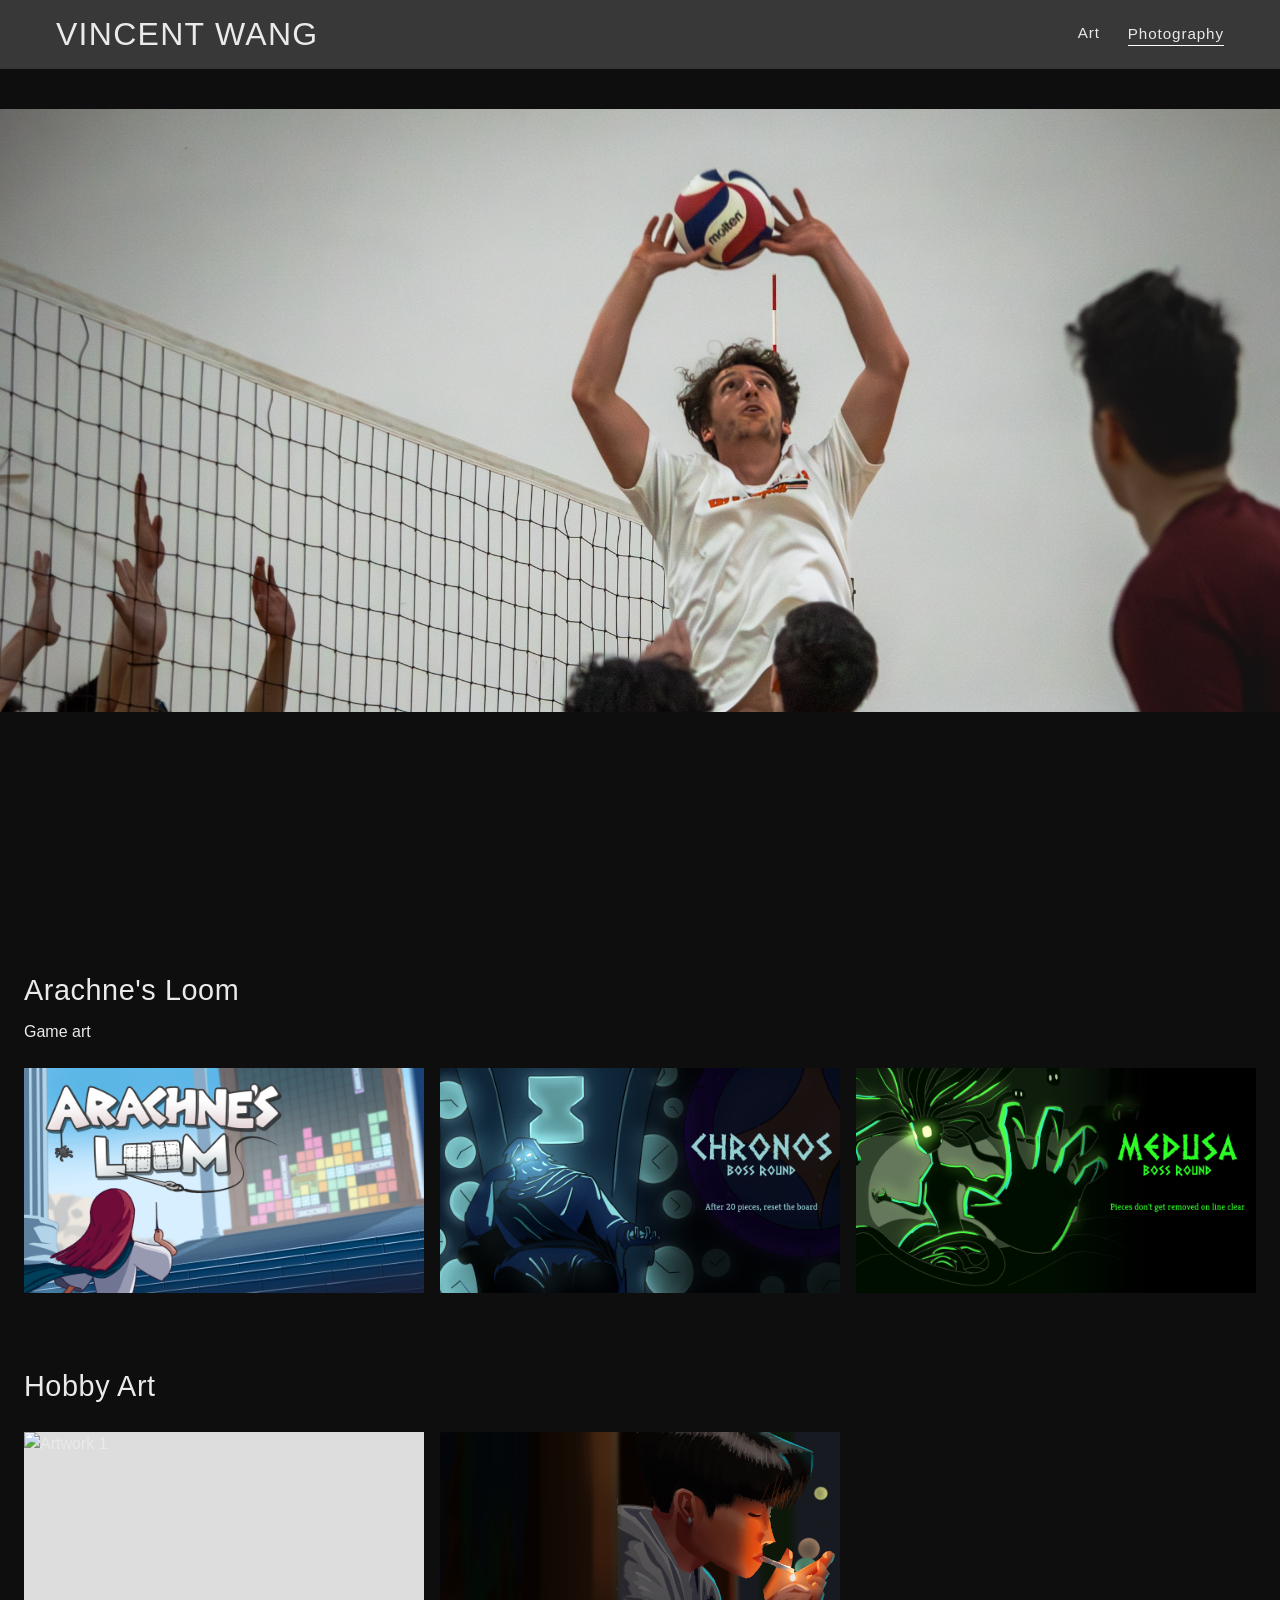
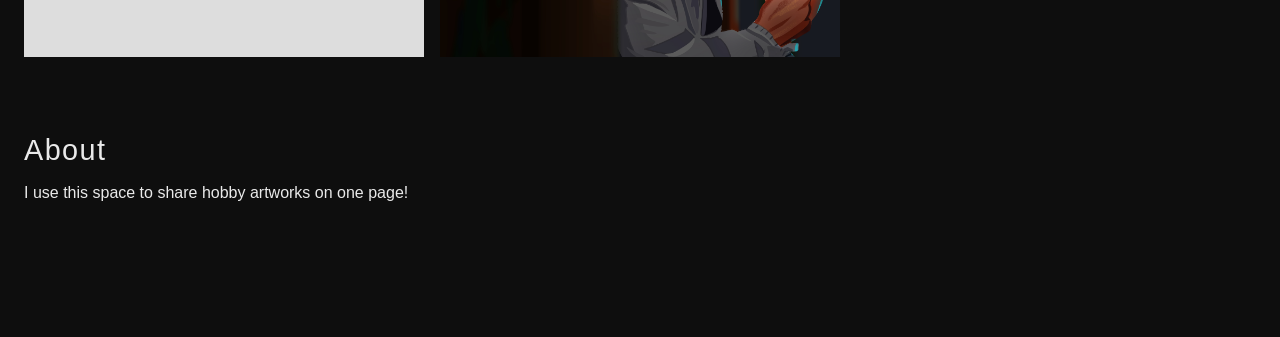
==== photo-sports.html @ 58e8346c "add update arts" ====
<!DOCTYPE html>
<html lang="en">
   <head>
      <meta charset="UTF-8" />
      <meta name="viewport" content="width=device-width, initial-scale=1.0" />
      <title>VINCENT WANG | Art & Photography</title>
      <link rel="stylesheet" href="css/art_style.css" />
   </head>
   <body>
      <header class="site-header">
        <div class="logo" style="font-weight: 400; letter-spacing: 0.04em">VINCENT WANG</div>

        <nav class="nav">
          <a href="art.html">Art</a>

          <div class="nav-item dropdown">
            <a href="photography.html" class="active">Photography</a>
            <div class="dropdown-menu">
              <a href="photo-landscape.html">Landscape</a>
              <a href="photo-urban.html">Urban</a>
              <a href="photo-sports.html">Sports</a>
              <a href="photo-portraits.html">Portraits</a>
            </div>
          </div>
        </nav>
      </header>

      <main id="home">
         <section class="hero">
            <img src="assets/sports_photo/hero.jpg" alt="Featured artwork or photography" />
         </section>
         <section id="art" class="gallery-section">
            <div class="section-head">
               <h2 style="font-weight: 400; letter-spacing: 0.02em">Arachne's Loom</h2>
               <p>Game art</p>
            </div>
            <div class="gallery">
               <div class="gallery-item landscape">
                  <img src="assets/arachnes_loom/main_capsule.png" alt="Artwork 1" data-caption="Key art for game capsule to be displayed on Steam " loading="lazy" />
               </div>
               <div class="gallery-item landscape">
                  <img src="assets/arachnes_loom/chronos.jpg" alt="Artwork 2" data-caption="Splash art for in-game boss, Chronos" loading="lazy" />
               </div>
               <div class="gallery-item landscape">
                  <img src="assets/arachnes_loom/medusa.jpg" alt="Artwork 2" data-caption="Splash art for in-game boss, Medusa" loading="lazy" />
               </div>
            </div>
         </section>
         <section id="hobby" class="gallery-section">
            <div class="section-head">
               <h2 style="font-weight: 400; letter-spacing: 0.02em">Hobby Art</h2>
            </div>
            <div class="gallery">
               <div class="gallery-item landscape">
                  <img src="assets/hobby/mirae.jpg" alt="Artwork 1" data-caption="Lighting/mood study from kdrama, Our Unwritten Seoul" loading="lazy" />
               </div>
               <div class="gallery-item landscape">
                  <img src="assets/hobby/smoker.jpg" alt="Artwork 1" data-caption="Lighting/mood study" loading="lazy" />
               </div>
            </div>
         </section>
         <section id="about" class="about">
            <h2>About</h2>
            <p>
               I use this space to share hobby artworks on one page!
            </p>
         </section>
      </main>
      <div class="lightbox" id="lightbox">
        <span class="lightbox-close" id="lightbox-close">&times;</span>

        <div class="lightbox-content">
          <img class="lightbox-image" id="lightbox-image" src="" alt="" />
          <p class="lightbox-caption" id="lightbox-caption"></p>
        </div>
      </div>
      <script>
         const lightbox = document.getElementById("lightbox");
         const lightboxImage = document.getElementById("lightbox-image");
         const closeBtn = document.getElementById("lightbox-close");
         const galleryImages = document.querySelectorAll(".gallery-item img");
         const caption = document.getElementById("lightbox-caption");
         
         galleryImages.forEach((img) => {
           img.addEventListener("click", () => {
             lightboxImage.src = img.src;
             lightboxImage.alt = img.alt;
             caption.textContent = img.dataset.caption || "";
             lightbox.classList.add("active");
           });
         });
         
         closeBtn.addEventListener("click", () => {
           lightbox.classList.remove("active");
           lightboxImage.src = "";
           caption.textContent = "";
         });
         
         lightbox.addEventListener("click", (e) => {
           if (e.target === lightbox) {
             lightbox.classList.remove("active");
             lightboxImage.src = "";
           }
         });
         
         document.addEventListener("keydown", (e) => {
           if (e.key === "Escape") {
             lightbox.classList.remove("active");
             lightboxImage.src = "";
           }
         });
      </script>
   </body>
</html>
---- css/art_style.css ----
* {
  box-sizing: border-box;
}

html {
  scroll-behavior: smooth;
}

body {
  margin: 0;
  font-family: "Helvetica Neue", Arial, sans-serif;
  background: #0e0e0e;
  color: #eaeaea;
  line-height: 1.5;
}

/* Header */
.site-header {
  position: sticky;
  top: 0;
  z-index: 100;
  background: rgba(60, 60, 60, 0.95);
  backdrop-filter: blur(8px);
  display: flex;
  justify-content: space-between;
  align-items: center;
  padding: 10px 56px;
  border-bottom: 1px solid rgba(0, 0, 0, 0.06);
}

.logo {
  font-size: 2rem;
  letter-spacing: 0.2em;
  font-weight: 300;
}

.dropdown {
  position: relative;
}

.dropdown-menu {
  position: absolute;
  top: 100%;
  right: 0;
  left: auto;
  min-width: 180px;

  background: rgba(20, 20, 20, 0.98);
  border: 1px solid rgba(255, 255, 255, 0.08);

  display: flex;
  flex-direction: column;
  padding: 10px 0;
  margin-top: 8px;

  opacity: 0;
  visibility: hidden;
  transform: translateY(6px);

  transition: all 0.2s ease;
  z-index: 200;
}

.dropdown-menu a {
  padding: 10px 16px;
  color: #eaeaea;
  white-space: nowrap;
}

.dropdown-menu a:hover {
  background: rgba(255, 255, 255, 0.06);
  opacity: 1; /* override your global hover fade */
}

.dropdown:hover .dropdown-menu {
  opacity: 1;
  visibility: visible;
  transform: translateY(0);
}

.dropdown::after {
  content: "";
  position: absolute;
  top: 100%;
  left: 0;
  width: 100%;
  height: 12px;
}

.nav {
  display: flex;
  gap: 28px;
  flex-wrap: wrap;
}

.nav a {
  text-decoration: none;
  color: #eaeaea;
  font-size: 0.95rem;
  letter-spacing: 0.06em;
  transition: opacity 0.2s ease;
}

.nav a:hover {
  opacity: 0.8;
}

.nav a.active {
  color: #eaeaea;
  position: relative;
}

.nav a.active::after {
  content: "";
  position: absolute;
  left: 0;
  bottom: -4px;
  width: 100%;
  height: 1px;
  background: #fff;
}

/* Hero */
.hero {
  padding-top: 40px;
  position: relative;
  width: 100%;
  margin: 0;
  overflow: hidden;
  height: 100vh;
}

.hero img {
  width: 100%;
  height: auto;
  object-fit: contain;
}

.hero-overlay {
  position: absolute;
  left: 60px;
  bottom: 60px;
  background: rgba(255, 255, 255, 0.85);
  padding: 24px;
}

.hero-overlay h1 {
  margin: 0 0 8px;
  font-size: clamp(1.8rem, 4vw, 3.4rem);
  font-weight: 400;
  letter-spacing: 0.04em;
}

.hero-overlay p {
  margin: 0;
  font-size: 1rem;
  color: #eaeaea;
}

/* Sections */
.gallery-section,
.about {
  width: min(1400px, calc(100% - 48px));
  margin: 0 auto 72px;
}

.alt-bg {
  background: #e9e9e9;
  padding: 40px 24px;
}

.section-head {
  margin-bottom: 24px;
}

.section-head h2,
.about h2 {
  margin: 0 0 8px;
  font-size: 1.8rem;
  font-weight: 400;
  letter-spacing: 0.05em;
}

.section-head p,
.about p {
  margin: 0;
  color: #eaeaea;
  max-width: 700px;
}

/* Generic gallery item */
.gallery-item {
  display: block;
  overflow: hidden;
  background: #ddd;
  text-decoration: none;
}

.gallery-item img {
  display: block;
  width: 100%;
  height: 100%;
  transition: transform 0.35s ease, opacity 0.35s ease;
  cursor: pointer;
}

.gallery-item:hover img {
  transform: scale(1.02);
  opacity: 0.95;
}

/* Art gallery - more editorial layout */
.gallery {
  display: grid;
  grid-template-columns: repeat(3, 1fr);
  gap: 16px;
}

.gallery-item {
  width: 100%;
}

.gallery-item img {
  width: 100%;
  height: auto;   /* IMPORTANT */
  display: block;
}

.gallery-item {
  aspect-ratio: 16 / 9; /* good for your 3840x2160 images */
  overflow: hidden;
}

.gallery-item img {
  width: 100%;
  height: 100%;
  object-fit: cover;
}

/* Photography grid */
.standard-grid {
  display: grid;
  grid-template-columns: repeat(2, 1fr);
  gap: 16px;
}

.standard-grid .gallery-item {
  aspect-ratio: 16 / 10;
}

.standard-grid .gallery-item img {
  object-fit: cover;
}

/* About */
.about {
  padding-bottom: 60px;
}

/* Responsive */
@media (max-width: 900px) {
  .site-header {
    padding: 10px 32px;
    flex-direction: column;
    align-items: flex-start;
    gap: 14px;
  }

  .logo {
    font-size: 1.5rem;
  }

  .hero-overlay {
    left: 20px;
    right: 20px;
    bottom: 20px;
    max-width: unset;
  }

  .gallery {
    grid-template-columns: repeat(2, 1fr);
  }

  .standard-grid {
    grid-template-columns: 1fr;
  }
}

@media (max-width: 600px) {
  .hero img {
    height: 55vh;
  }

  .gallery-section,
  .about,
  .hero {
    width: calc(100% - 24px);
  }

  .gallery {
    grid-template-columns: 1fr;
  }
}

.lightbox {
  position: fixed;
  inset: 0;
  background: rgba(0, 0, 0, 0.82);
  display: flex;
  align-items: center;
  justify-content: center;
  padding: 2rem;
  opacity: 0;
  visibility: hidden;
  transition: opacity 0.25s ease, visibility 0.25s ease;
  z-index: 9999;
}

.lightbox-content {
  display: flex;
  flex-direction: column;
  align-items: center;
  gap: 28px;
}

.lightbox.active .lightbox-content {
  transform: translateY(0);
  opacity: 1;
}

.lightbox-image {
  max-width: 100%;
  max-height: 70vh;
  object-fit: contain;
}

.lightbox-caption {
  margin: 16px auto 0; 
  margin-bottom: 16px;
  color: #eee;
  font-size: 1.2rem;
  font-weight: 400;
  text-align: center;
  max-width: 700px;
  line-height: 1.5;
}

.lightbox.active {
  opacity: 1;
  visibility: visible;
}

.lightbox-image {
  max-width: 85%;
  max-height: 75vh;
  object-fit: contain;
}

.lightbox-close {
  position: absolute;
  top: 1.2rem;
  right: 1.5rem;
  font-size: 2.5rem;
  line-height: 1;
  color: white;
  cursor: pointer;
  user-select: none;
}
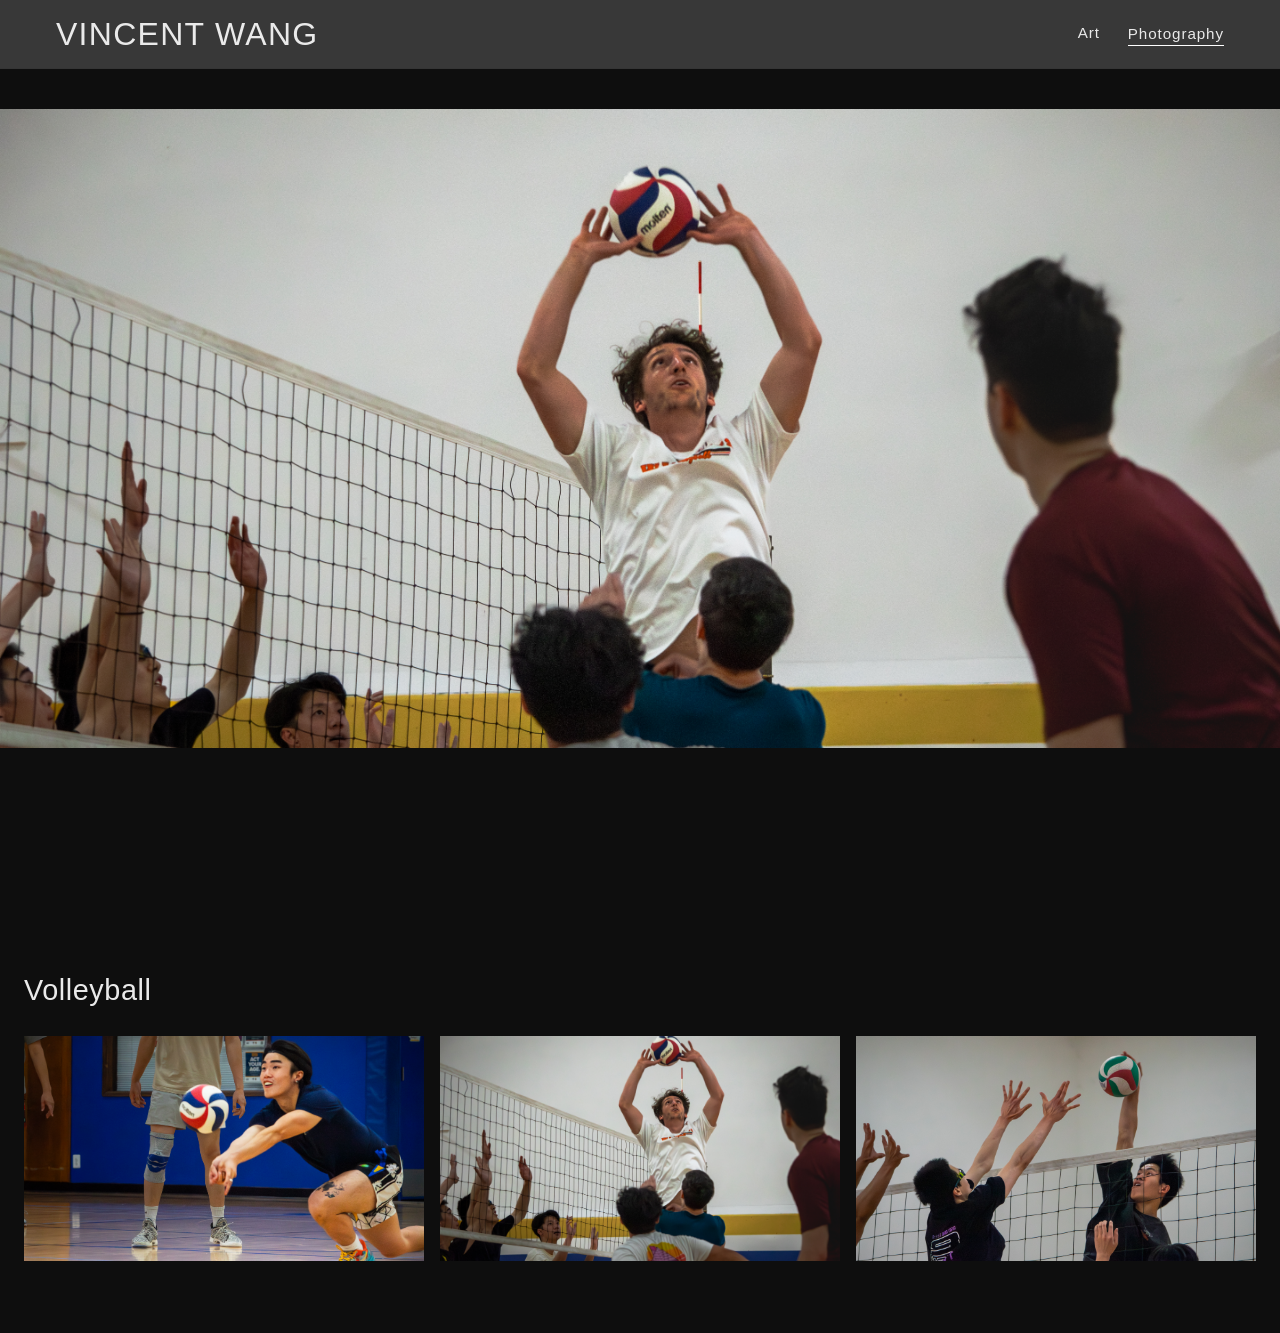
==== commit 3f78b4b5: "add some photos" ====
--- a/photo-sports.html
+++ b/photo-sports.html
@@ -16,10 +16,8 @@
           <div class="nav-item dropdown">
             <a href="photography.html" class="active">Photography</a>
             <div class="dropdown-menu">
-              <a href="photo-landscape.html">Landscape</a>
-              <a href="photo-urban.html">Urban</a>
+              <a href="photography.html">General</a>
               <a href="photo-sports.html">Sports</a>
-              <a href="photo-portraits.html">Portraits</a>
             </div>
           </div>
         </nav>
@@ -31,39 +29,19 @@
          </section>
          <section id="art" class="gallery-section">
             <div class="section-head">
-               <h2 style="font-weight: 400; letter-spacing: 0.02em">Arachne's Loom</h2>
-               <p>Game art</p>
+               <h2 style="font-weight: 400; letter-spacing: 0.02em">Volleyball</h2>
             </div>
             <div class="gallery">
                <div class="gallery-item landscape">
-                  <img src="assets/arachnes_loom/main_capsule.png" alt="Artwork 1" data-caption="Key art for game capsule to be displayed on Steam " loading="lazy" />
+                  <img src="assets/sports_photo/passer.jpg"loading="lazy" />
                </div>
                <div class="gallery-item landscape">
-                  <img src="assets/arachnes_loom/chronos.jpg" alt="Artwork 2" data-caption="Splash art for in-game boss, Chronos" loading="lazy" />
+                  <img src="assets/sports_photo/setter.jpg"loading="lazy" />
                </div>
                <div class="gallery-item landscape">
-                  <img src="assets/arachnes_loom/medusa.jpg" alt="Artwork 2" data-caption="Splash art for in-game boss, Medusa" loading="lazy" />
+                  <img src="assets/sports_photo/middle-spike.jpg"loading="lazy" />
                </div>
             </div>
-         </section>
-         <section id="hobby" class="gallery-section">
-            <div class="section-head">
-               <h2 style="font-weight: 400; letter-spacing: 0.02em">Hobby Art</h2>
-            </div>
-            <div class="gallery">
-               <div class="gallery-item landscape">
-                  <img src="assets/hobby/mirae.jpg" alt="Artwork 1" data-caption="Lighting/mood study from kdrama, Our Unwritten Seoul" loading="lazy" />
-               </div>
-               <div class="gallery-item landscape">
-                  <img src="assets/hobby/smoker.jpg" alt="Artwork 1" data-caption="Lighting/mood study" loading="lazy" />
-               </div>
-            </div>
-         </section>
-         <section id="about" class="about">
-            <h2>About</h2>
-            <p>
-               I use this space to share hobby artworks on one page!
-            </p>
          </section>
       </main>
       <div class="lightbox" id="lightbox">
--- a/css/art_style.css
+++ b/css/art_style.css
@@ -202,6 +202,14 @@
   height: 100%;
   transition: transform 0.35s ease, opacity 0.35s ease;
   cursor: pointer;
+}
+
+.gallery-item.top img {
+  object-position: top;
+}
+
+.gallery-item.bottom img {
+  object-position: bottom;
 }
 
 .gallery-item:hover img {
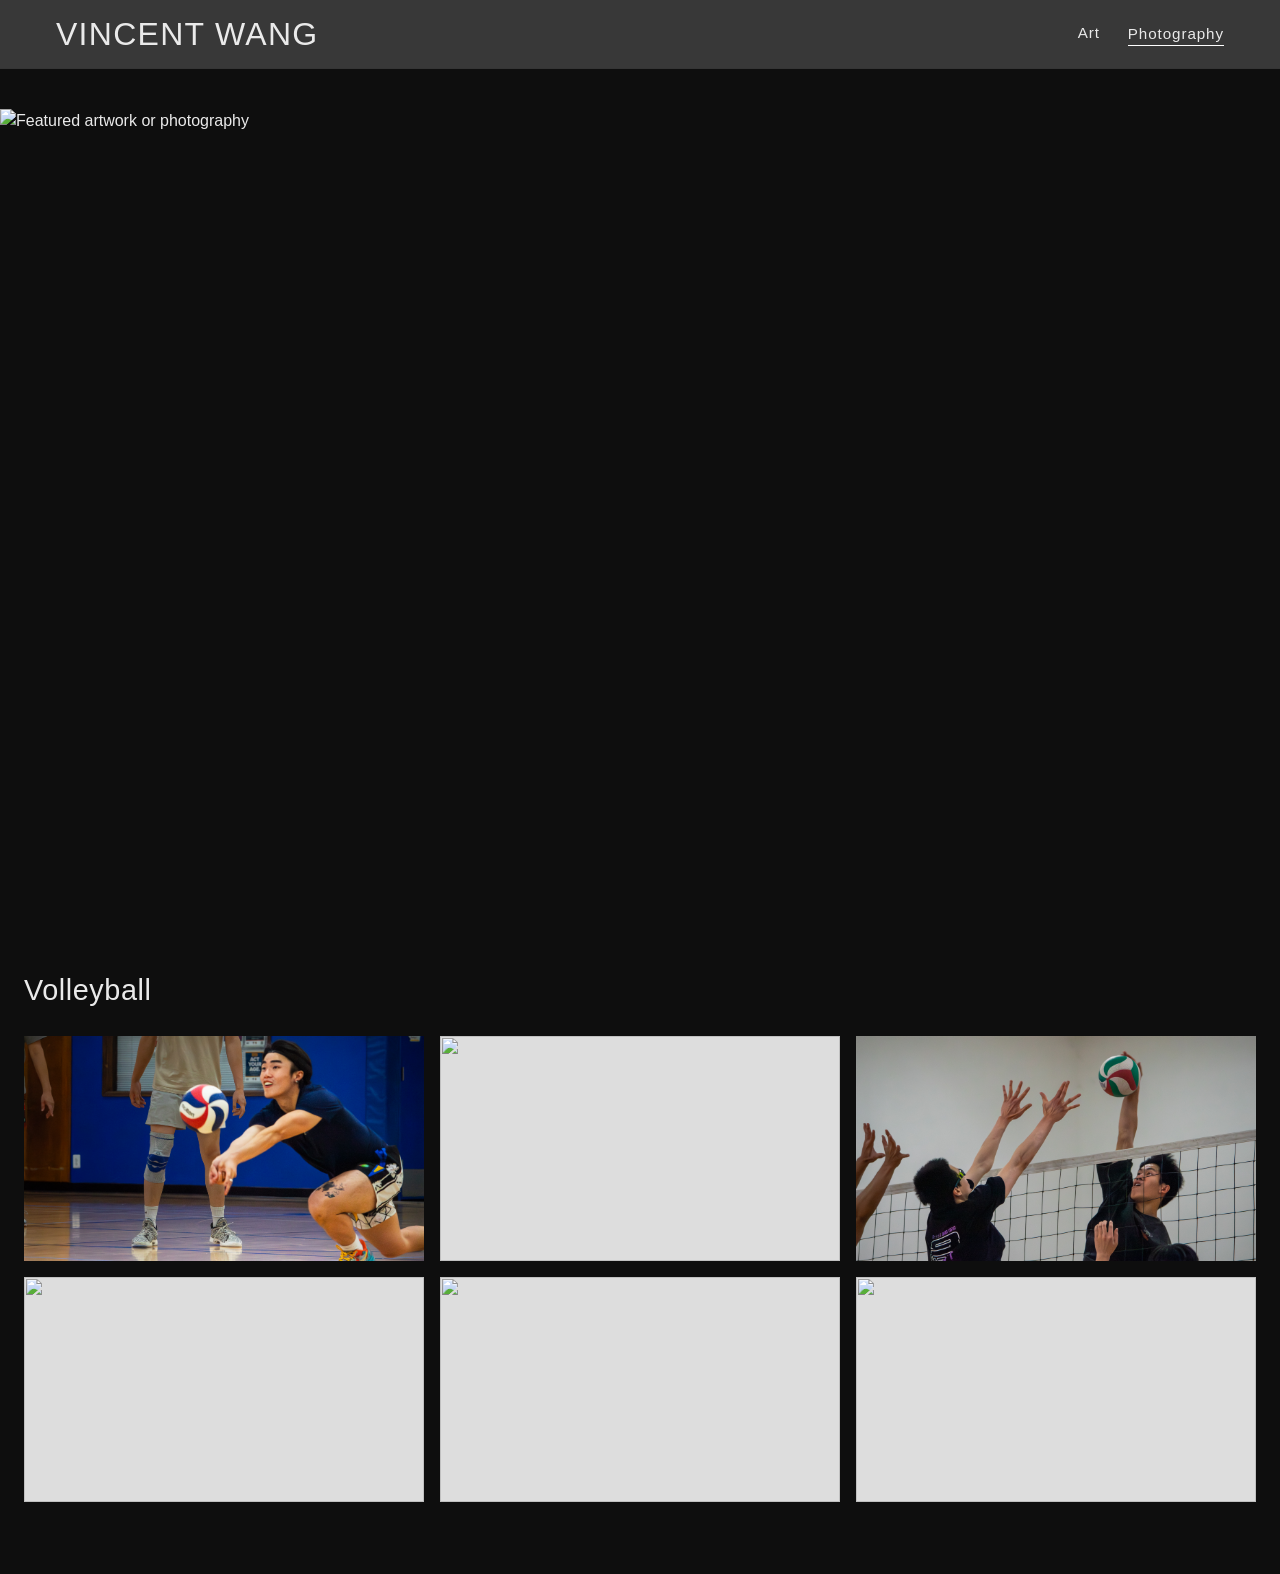
==== commit 76bc191b: "update website" ====
--- a/photo-sports.html
+++ b/photo-sports.html
@@ -25,7 +25,7 @@
 
       <main id="home">
          <section class="hero">
-            <img src="assets/sports_photo/hero.jpg" alt="Featured artwork or photography" />
+            <img src="assets/sports_photo/herov2.jpg" alt="Featured artwork or photography" />
          </section>
          <section id="art" class="gallery-section">
             <div class="section-head">
@@ -36,10 +36,19 @@
                   <img src="assets/sports_photo/passer.jpg"loading="lazy" />
                </div>
                <div class="gallery-item landscape">
-                  <img src="assets/sports_photo/setter.jpg"loading="lazy" />
+                  <img src="assets/sports_photo/setterv2.jpg"loading="lazy" />
                </div>
                <div class="gallery-item landscape">
                   <img src="assets/sports_photo/middle-spike.jpg"loading="lazy" />
+               </div>
+               <div class="gallery-item landscape">
+                  <img src="assets/sports_photo/hitter1.jpg"loading="lazy" />
+               </div>
+               <div class="gallery-item landscape">
+                  <img src="assets/sports_photo/hitter2.jpg"loading="lazy" />
+               </div>
+               <div class="gallery-item landscape">
+                  <img src="assets/sports_photo/hitter3.jpg"loading="lazy" />
                </div>
             </div>
          </section>
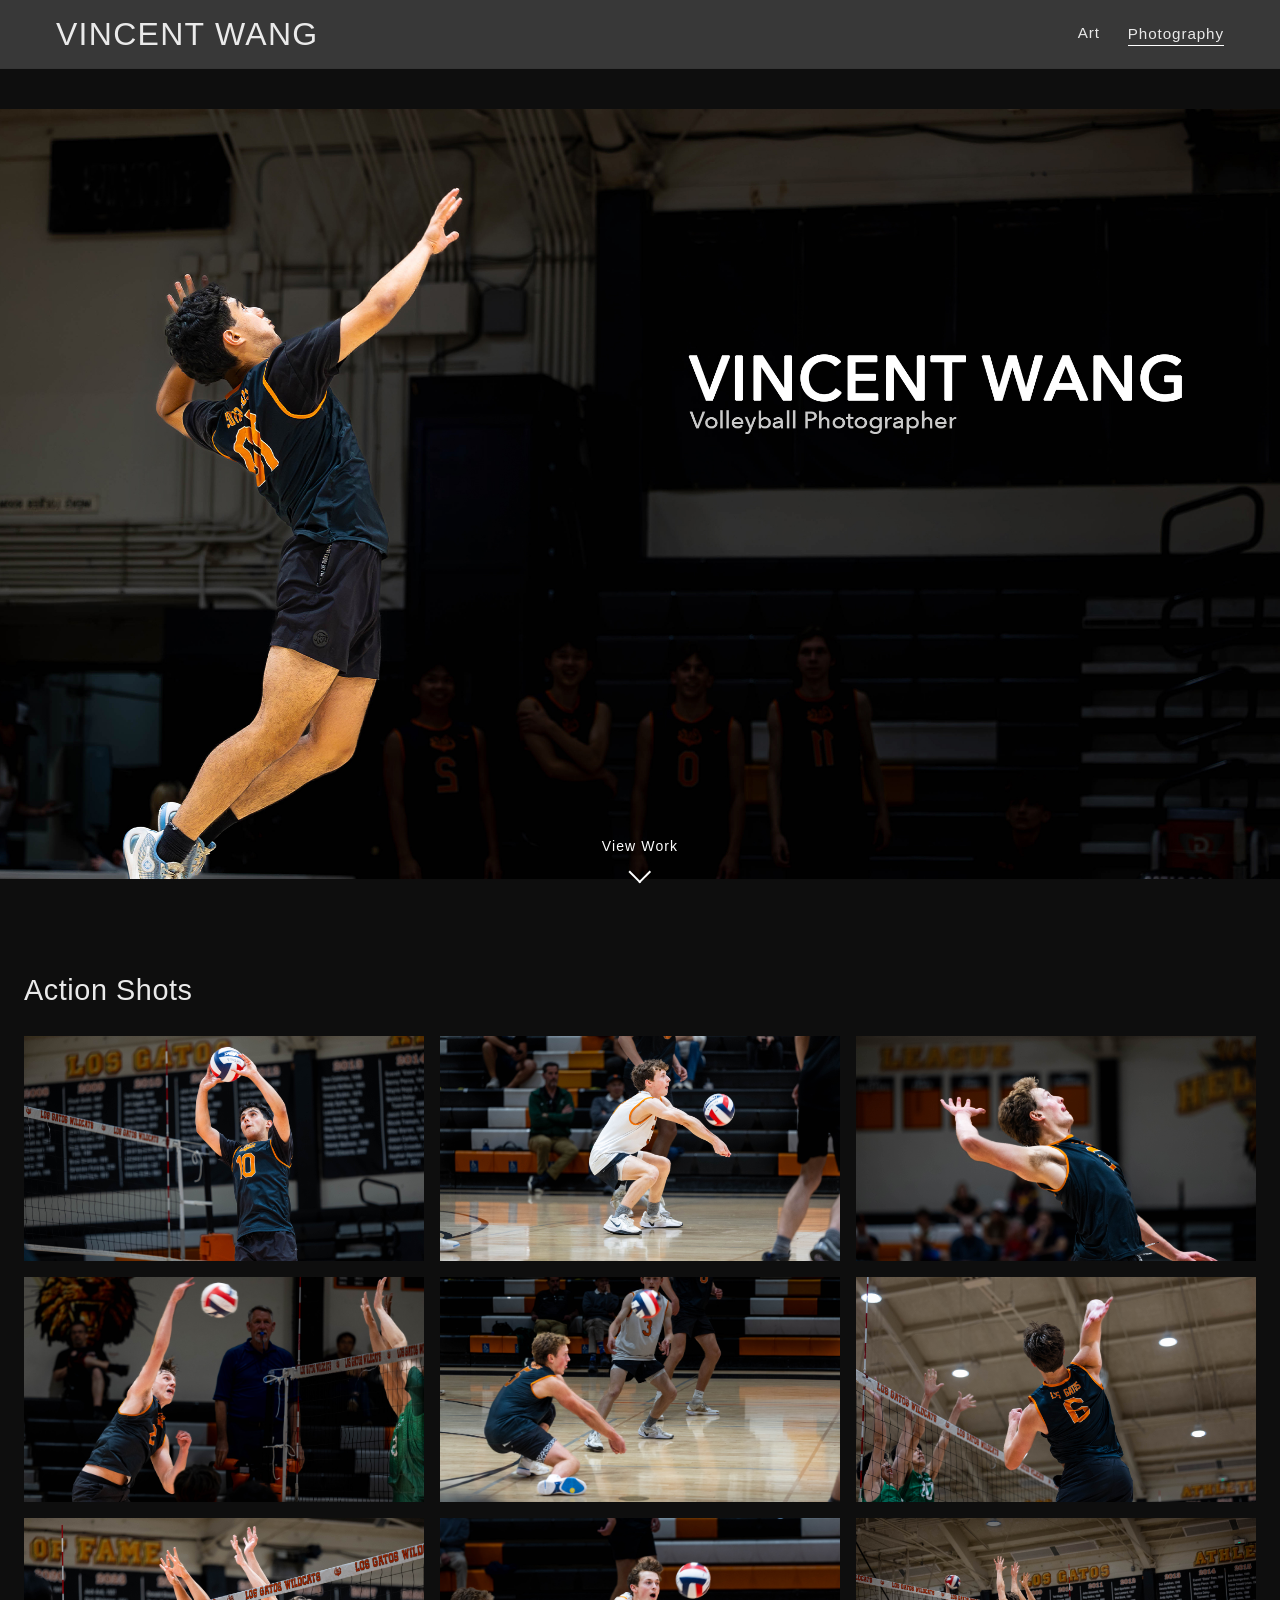
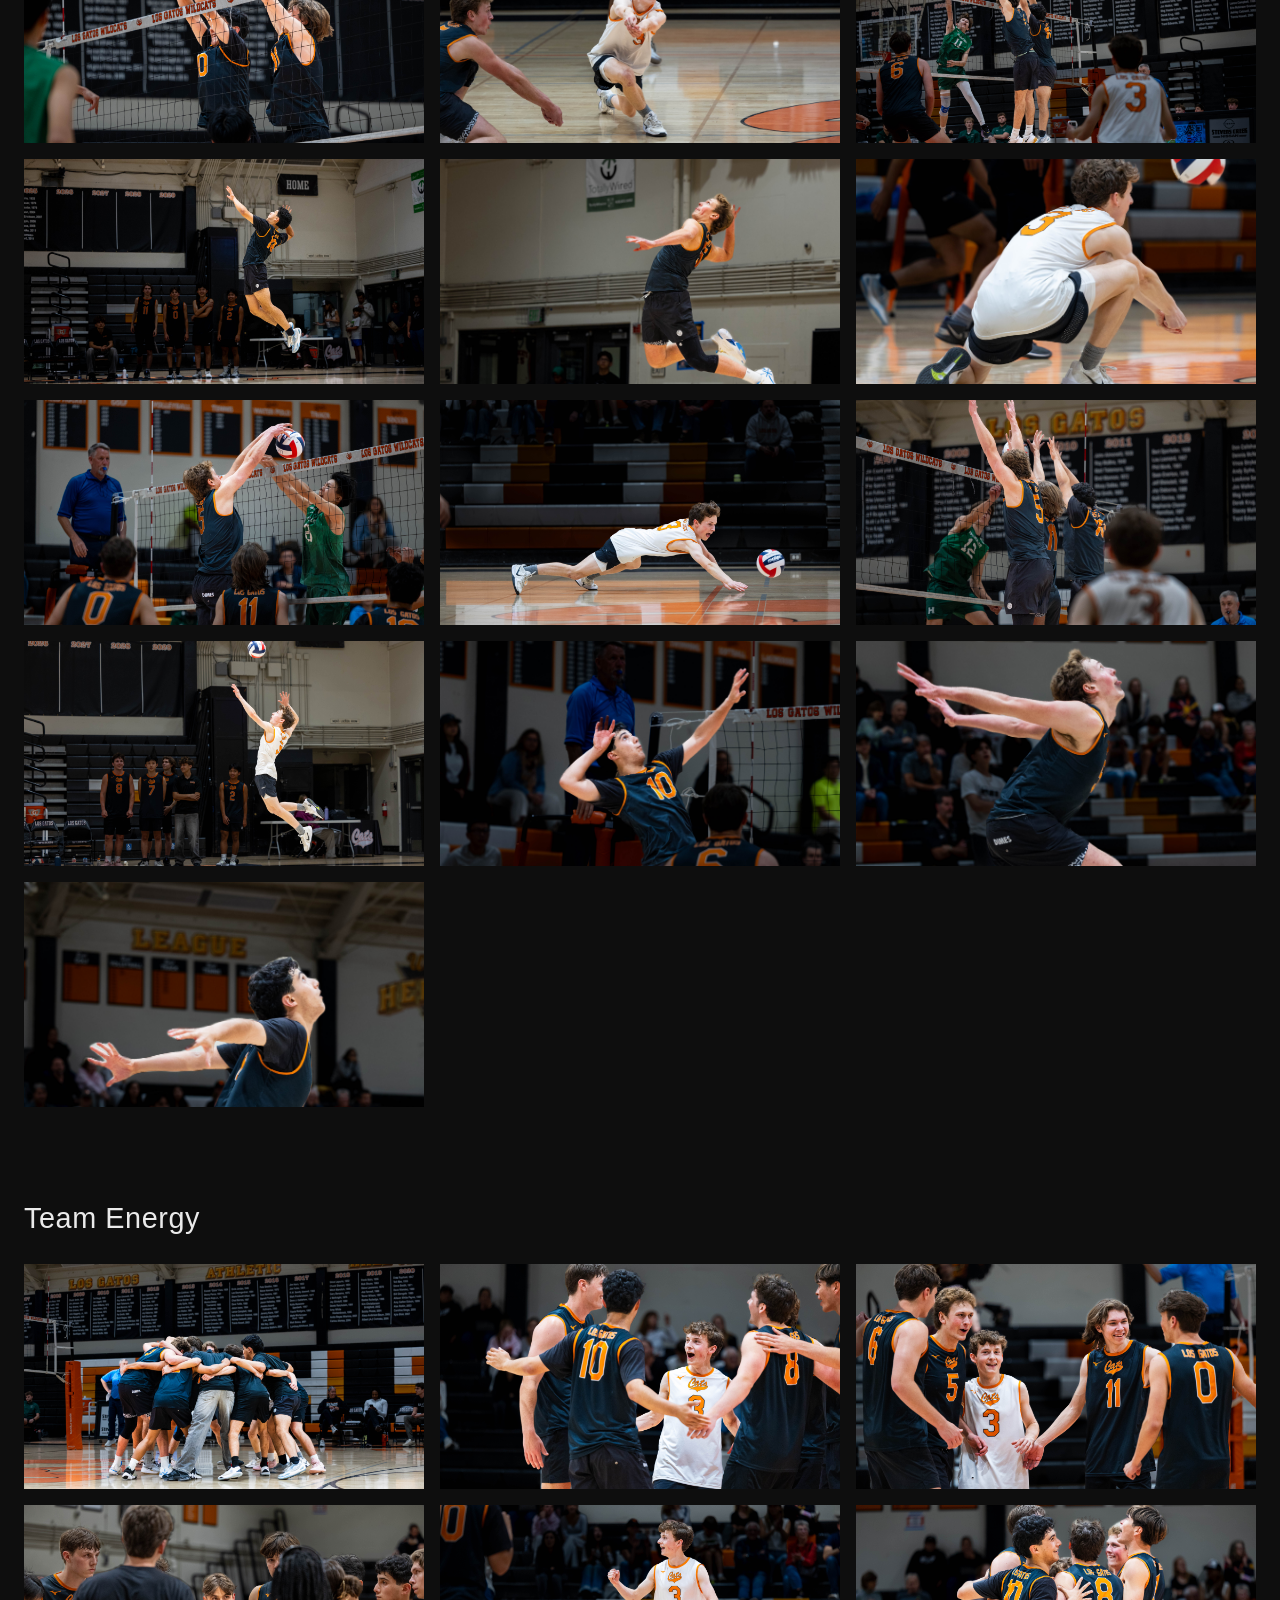
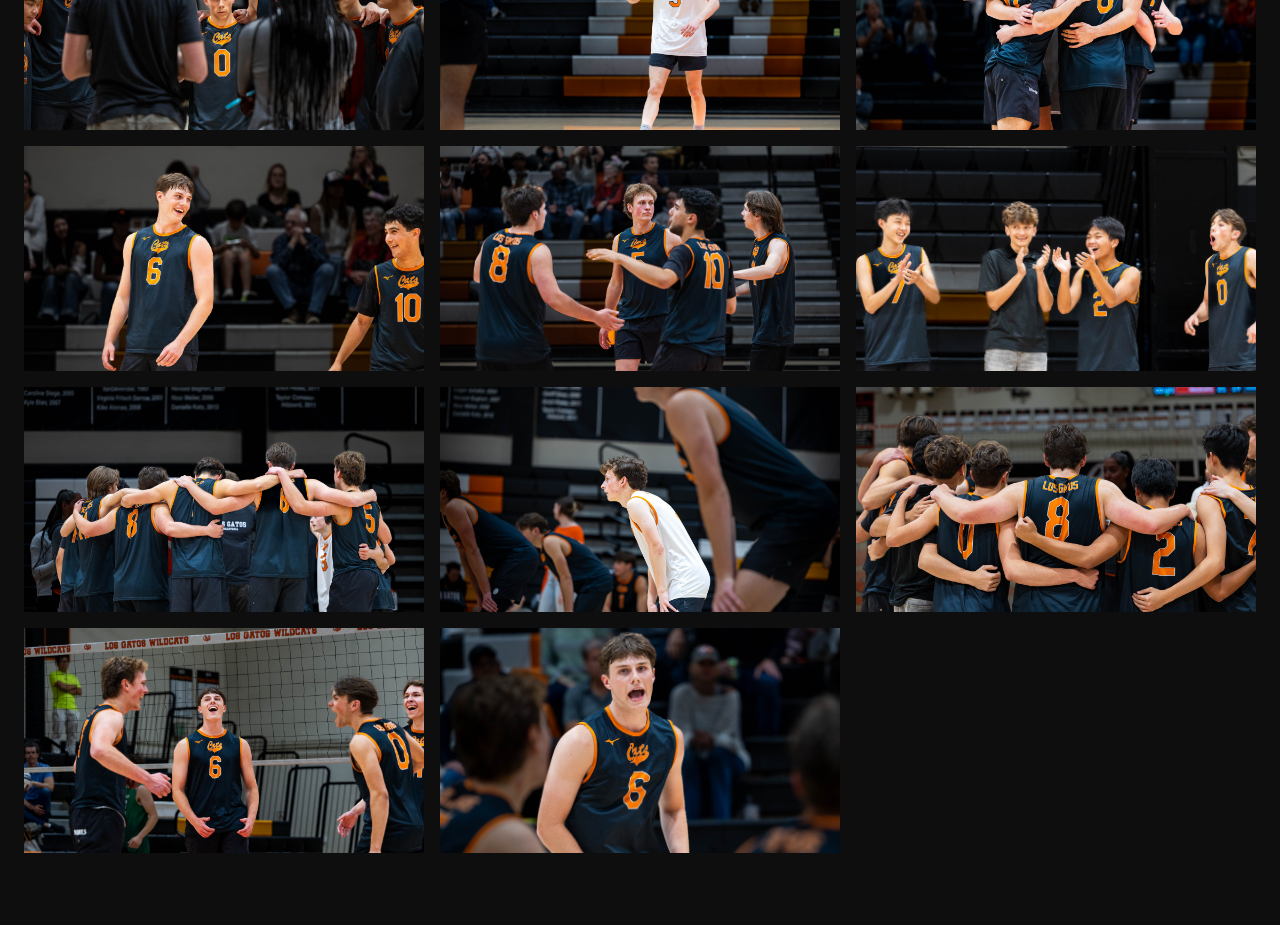
==== commit c82cc79e: "volleyball pics" ====
--- a/photo-sports.html
+++ b/photo-sports.html
@@ -25,31 +25,154 @@
 
       <main id="home">
          <section class="hero">
-            <img src="assets/sports_photo/herov2.jpg" alt="Featured artwork or photography" />
+            <img src="assets/volleyball/hero.jpg" alt="Featured artwork or photography" />
          </section>
+         <div class="scroll-indicator">
+          <a href="#art">
+            <span>View Work</span>
+            <div class="arrow"></div>
+          </a>
+        </div>
          <section id="art" class="gallery-section">
             <div class="section-head">
-               <h2 style="font-weight: 400; letter-spacing: 0.02em">Volleyball</h2>
+               <h2 style="font-weight: 400; letter-spacing: 0.02em">Action Shots</h2>
             </div>
             <div class="gallery">
-               <div class="gallery-item landscape">
-                  <img src="assets/sports_photo/passer.jpg"loading="lazy" />
-               </div>
-               <div class="gallery-item landscape">
-                  <img src="assets/sports_photo/setterv2.jpg"loading="lazy" />
-               </div>
-               <div class="gallery-item landscape">
-                  <img src="assets/sports_photo/middle-spike.jpg"loading="lazy" />
-               </div>
-               <div class="gallery-item landscape">
-                  <img src="assets/sports_photo/hitter1.jpg"loading="lazy" />
-               </div>
-               <div class="gallery-item landscape">
-                  <img src="assets/sports_photo/hitter2.jpg"loading="lazy" />
-               </div>
-               <div class="gallery-item landscape">
-                  <img src="assets/sports_photo/hitter3.jpg"loading="lazy" />
-               </div>
+              <div class="gallery-item landscape">
+                <img src="assets/volleyball/losgatosvball-apr16-35.jpg" loading="lazy" />
+              </div>
+
+              <div class="gallery-item landscape">
+                <img src="assets/volleyball/losgatosvball-apr16-14.jpg" loading="lazy"/>
+              </div>
+
+              <div class="gallery-item landscape">
+                <img src="assets/volleyball/losgatosvball-apr16-25.jpg" loading="lazy" />
+              </div>
+
+              <div class="gallery-item landscape">
+                <img src="assets/volleyball/losgatosvball-apr16-47.jpg" loading="lazy" style="object-position: center 10%;"/>
+              </div>
+
+              <div class="gallery-item landscape">
+                <img src="assets/volleyball/losgatosvball-apr16-46.jpg" loading="lazy" style="object-position: center 80%;" />
+              </div>
+
+              <div class="gallery-item landscape">
+                <img src="assets/volleyball/losgatosvball-apr16-6.jpg" loading="lazy" />
+              </div>
+
+              <div class="gallery-item landscape">
+                <img src="assets/volleyball/losgatosvball-apr16-7.jpg" loading="lazy" />
+              </div>
+
+              <div class="gallery-item landscape">
+                <img src="assets/volleyball/losgatosvball-apr16-45.jpg" loading="lazy" />
+              </div>
+
+              <div class="gallery-item landscape">
+                <img src="assets/volleyball/losgatosvball-apr16-3.jpg" loading="lazy" />
+              </div>
+
+              <div class="gallery-item landscape">
+                <img src="assets/volleyball/losgatosvball-apr16-4.jpg" loading="lazy" />
+              </div>
+
+              <div class="gallery-item landscape">
+                <img src="assets/volleyball/losgatosvball-apr16-5.jpg" loading="lazy" style="object-position: center 20%;" />
+              </div>
+
+              <div class="gallery-item landscape">
+                <img src="assets/volleyball/losgatosvball-apr16-36.jpg" loading="lazy" style="object-position: center 70%;" />
+              </div>
+
+              <div class="gallery-item landscape">
+                <img src="assets/volleyball/losgatosvball-apr16-8.jpg" loading="lazy" />
+              </div>
+
+              <div class="gallery-item landscape">
+                <img src="assets/volleyball/losgatosvball-apr16-21.jpg" loading="lazy" />
+              </div>
+
+              <div class="gallery-item landscape">
+                <img src="assets/volleyball/losgatosvball-apr16-32.jpg" loading="lazy" />
+              </div>
+
+              <div class="gallery-item landscape">
+                <img src="assets/volleyball/losgatosvball-apr16-34.jpg" loading="lazy" />
+              </div>
+
+              <div class="gallery-item landscape">
+                <img src="assets/volleyball/losgatosvball-apr16-37.jpg" loading="lazy" style="object-position: center 40%;" />
+              </div>
+
+              <div class="gallery-item landscape">
+                <img src="assets/volleyball/losgatosvball-apr16-40.jpg" loading="lazy" />
+              </div>
+
+              <div class="gallery-item landscape">
+                <img src="assets/volleyball/losgatosvball-apr16-43.jpg" loading="lazy" style="object-position: center 20%;" />
+              </div>
+            </div>
+            <div class="section-head">
+               <h2 style="font-weight: 400; letter-spacing: 0.02em; padding-top: 10vh;">Team Energy</h2>
+            </div>
+            <div class="gallery">
+              <div class="gallery-item landscape">
+                <img src="assets/volleyball/losgatosvball-apr16-1.jpg" loading="lazy" />
+              </div>
+
+              <div class="gallery-item landscape">
+                <img src="assets/volleyball/losgatosvball-apr16-18.jpg" loading="lazy" />
+              </div>
+
+              <div class="gallery-item landscape">
+                <img src="assets/volleyball/losgatosvball-apr16-9.jpg" loading="lazy" />
+              </div>
+
+              <div class="gallery-item landscape">
+                <img src="assets/volleyball/losgatosvball-apr16-12.jpg" loading="lazy" />
+              </div>
+
+              <div class="gallery-item landscape">
+                <img src="assets/volleyball/losgatosvball-apr16-15.jpg" loading="lazy" />
+              </div>
+
+              <div class="gallery-item landscape">
+                <img src="assets/volleyball/losgatosvball-apr16-16.jpg" loading="lazy" />
+              </div>
+
+              <div class="gallery-item landscape">
+                <img src="assets/volleyball/losgatosvball-apr16-23.jpg" loading="lazy" />
+              </div>
+
+              <div class="gallery-item landscape">
+                <img src="assets/volleyball/losgatosvball-apr16-24.jpg" loading="lazy" />
+              </div>
+
+              <div class="gallery-item landscape">
+                <img src="assets/volleyball/losgatosvball-apr16-30.jpg" loading="lazy" />
+              </div>
+
+              <div class="gallery-item landscape">
+                <img src="assets/volleyball/losgatosvball-apr16-31.jpg" loading="lazy" />
+              </div>
+
+              <div class="gallery-item landscape">
+                <img src="assets/volleyball/losgatosvball-apr16-33.jpg" loading="lazy" />
+              </div>
+
+              <div class="gallery-item landscape">
+                <img src="assets/volleyball/losgatosvball-apr16-38.jpg" loading="lazy" />
+              </div>
+
+              <div class="gallery-item landscape">
+                <img src="assets/volleyball/losgatosvball-apr16-39.jpg" loading="lazy" />
+              </div>
+
+              <div class="gallery-item landscape">
+                <img src="assets/volleyball/losgatosvball-apr16-44.jpg" loading="lazy" />
+              </div>
             </div>
          </section>
       </main>
--- a/css/art_style.css
+++ b/css/art_style.css
@@ -127,7 +127,7 @@
   width: 100%;
   margin: 0;
   overflow: hidden;
-  height: 100vh;
+  height: 90vh;
 }
 
 .hero img {
@@ -157,8 +157,44 @@
   color: #eaeaea;
 }
 
+.scroll-indicator {
+  position: absolute;
+  bottom: 20px;
+  left: 50%;
+  transform: translateX(-50%);
+  text-align: center;
+}
+
+.scroll-indicator a {
+  text-decoration: none;
+  color: white;
+  font-size: 14px;
+  letter-spacing: 0.08em;
+}
+
+.arrow {
+  margin: 6px auto 0;
+  width: 16px;
+  height: 16px;
+  border-left: 2px solid white;
+  border-bottom: 2px solid white;
+  transform: rotate(-45deg);
+  animation: bounce 1.5s infinite;
+}
+
+@keyframes bounce {
+  0%, 100% { transform: translateY(0) rotate(-45deg); }
+  50% { transform: translateY(6px) rotate(-45deg); }
+}
+
 /* Sections */
-.gallery-section,
+.gallery-section {
+  min-height: 100vh;
+  padding-top: 10vh;
+  width: min(1400px, calc(100% - 48px));
+  margin: 0 auto 72px;
+}
+
 .about {
   width: min(1400px, calc(100% - 48px));
   margin: 0 auto 72px;
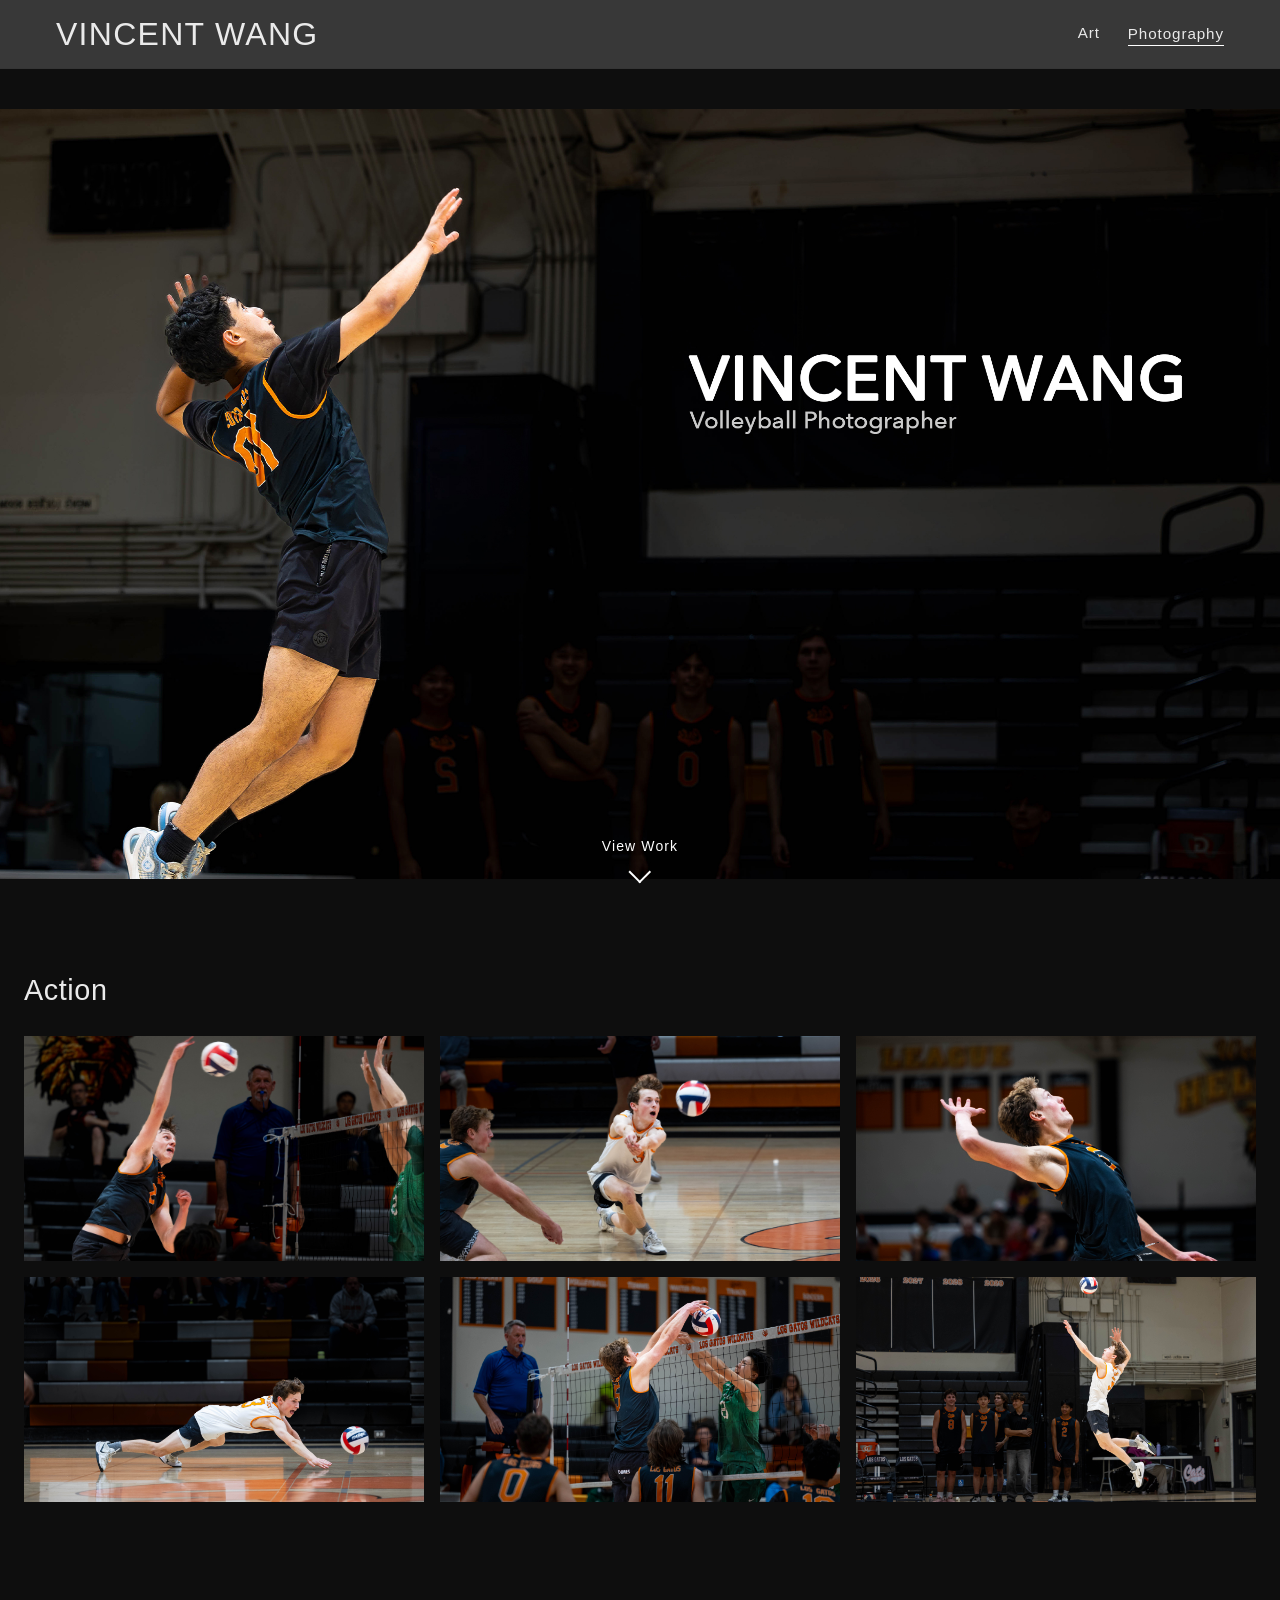
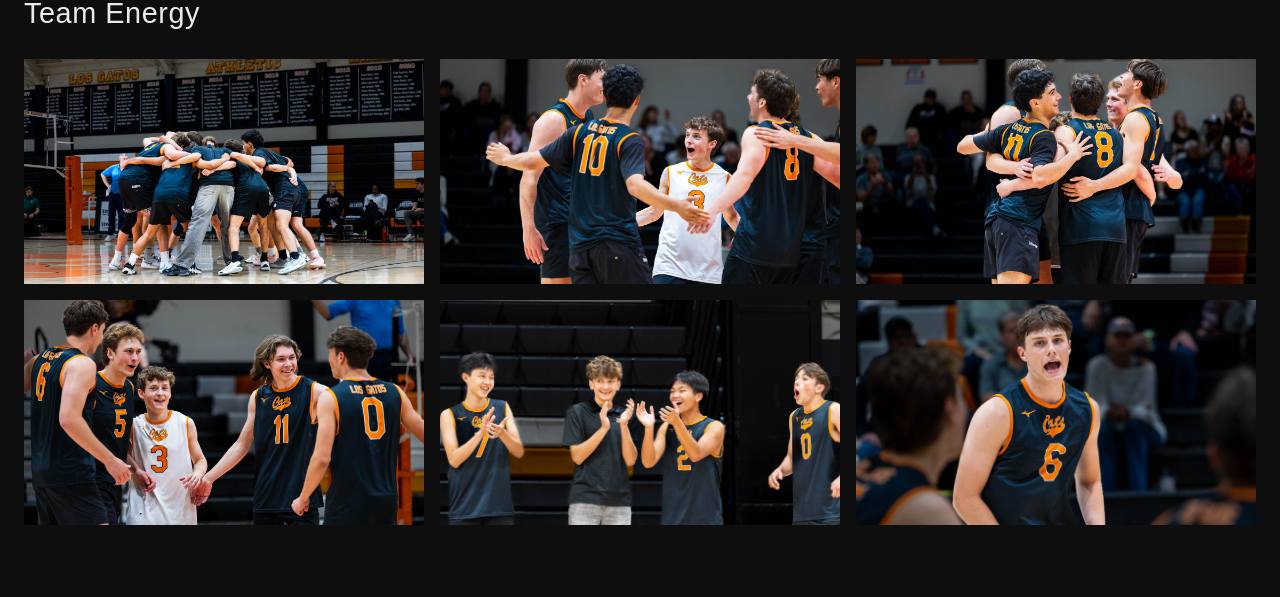
==== commit d2f2f278: "update volleyball page" ====
--- a/photo-sports.html
+++ b/photo-sports.html
@@ -28,22 +28,22 @@
             <img src="assets/volleyball/hero.jpg" alt="Featured artwork or photography" />
          </section>
          <div class="scroll-indicator">
-          <a href="#art">
+          <a href="#gallery">
             <span>View Work</span>
             <div class="arrow"></div>
           </a>
         </div>
-         <section id="art" class="gallery-section">
+         <section id="gallery" class="gallery-section">
             <div class="section-head">
-               <h2 style="font-weight: 400; letter-spacing: 0.02em">Action Shots</h2>
+               <h2 style="font-weight: 400; letter-spacing: 0.02em">Action</h2>
             </div>
             <div class="gallery">
               <div class="gallery-item landscape">
-                <img src="assets/volleyball/losgatosvball-apr16-35.jpg" loading="lazy" />
+                <img src="assets/volleyball/losgatosvball-apr16-47.jpg" loading="lazy" style="object-position: center 10%;"/>
               </div>
 
               <div class="gallery-item landscape">
-                <img src="assets/volleyball/losgatosvball-apr16-14.jpg" loading="lazy"/>
+                <img src="assets/volleyball/losgatosvball-apr16-45.jpg" loading="lazy" />
               </div>
 
               <div class="gallery-item landscape">
@@ -51,39 +51,7 @@
               </div>
 
               <div class="gallery-item landscape">
-                <img src="assets/volleyball/losgatosvball-apr16-47.jpg" loading="lazy" style="object-position: center 10%;"/>
-              </div>
-
-              <div class="gallery-item landscape">
-                <img src="assets/volleyball/losgatosvball-apr16-46.jpg" loading="lazy" style="object-position: center 80%;" />
-              </div>
-
-              <div class="gallery-item landscape">
-                <img src="assets/volleyball/losgatosvball-apr16-6.jpg" loading="lazy" />
-              </div>
-
-              <div class="gallery-item landscape">
-                <img src="assets/volleyball/losgatosvball-apr16-7.jpg" loading="lazy" />
-              </div>
-
-              <div class="gallery-item landscape">
-                <img src="assets/volleyball/losgatosvball-apr16-45.jpg" loading="lazy" />
-              </div>
-
-              <div class="gallery-item landscape">
-                <img src="assets/volleyball/losgatosvball-apr16-3.jpg" loading="lazy" />
-              </div>
-
-              <div class="gallery-item landscape">
-                <img src="assets/volleyball/losgatosvball-apr16-4.jpg" loading="lazy" />
-              </div>
-
-              <div class="gallery-item landscape">
-                <img src="assets/volleyball/losgatosvball-apr16-5.jpg" loading="lazy" style="object-position: center 20%;" />
-              </div>
-
-              <div class="gallery-item landscape">
-                <img src="assets/volleyball/losgatosvball-apr16-36.jpg" loading="lazy" style="object-position: center 70%;" />
+                <img src="assets/volleyball/losgatosvball-apr16-21.jpg" loading="lazy" />
               </div>
 
               <div class="gallery-item landscape">
@@ -91,27 +59,7 @@
               </div>
 
               <div class="gallery-item landscape">
-                <img src="assets/volleyball/losgatosvball-apr16-21.jpg" loading="lazy" />
-              </div>
-
-              <div class="gallery-item landscape">
-                <img src="assets/volleyball/losgatosvball-apr16-32.jpg" loading="lazy" />
-              </div>
-
-              <div class="gallery-item landscape">
                 <img src="assets/volleyball/losgatosvball-apr16-34.jpg" loading="lazy" />
-              </div>
-
-              <div class="gallery-item landscape">
-                <img src="assets/volleyball/losgatosvball-apr16-37.jpg" loading="lazy" style="object-position: center 40%;" />
-              </div>
-
-              <div class="gallery-item landscape">
-                <img src="assets/volleyball/losgatosvball-apr16-40.jpg" loading="lazy" />
-              </div>
-
-              <div class="gallery-item landscape">
-                <img src="assets/volleyball/losgatosvball-apr16-43.jpg" loading="lazy" style="object-position: center 20%;" />
               </div>
             </div>
             <div class="section-head">
@@ -127,47 +75,15 @@
               </div>
 
               <div class="gallery-item landscape">
+                <img src="assets/volleyball/losgatosvball-apr16-16.jpg" loading="lazy" />
+              </div>
+
+              <div class="gallery-item landscape">
                 <img src="assets/volleyball/losgatosvball-apr16-9.jpg" loading="lazy" />
               </div>
 
               <div class="gallery-item landscape">
-                <img src="assets/volleyball/losgatosvball-apr16-12.jpg" loading="lazy" />
-              </div>
-
-              <div class="gallery-item landscape">
-                <img src="assets/volleyball/losgatosvball-apr16-15.jpg" loading="lazy" />
-              </div>
-
-              <div class="gallery-item landscape">
-                <img src="assets/volleyball/losgatosvball-apr16-16.jpg" loading="lazy" />
-              </div>
-
-              <div class="gallery-item landscape">
-                <img src="assets/volleyball/losgatosvball-apr16-23.jpg" loading="lazy" />
-              </div>
-
-              <div class="gallery-item landscape">
-                <img src="assets/volleyball/losgatosvball-apr16-24.jpg" loading="lazy" />
-              </div>
-
-              <div class="gallery-item landscape">
                 <img src="assets/volleyball/losgatosvball-apr16-30.jpg" loading="lazy" />
-              </div>
-
-              <div class="gallery-item landscape">
-                <img src="assets/volleyball/losgatosvball-apr16-31.jpg" loading="lazy" />
-              </div>
-
-              <div class="gallery-item landscape">
-                <img src="assets/volleyball/losgatosvball-apr16-33.jpg" loading="lazy" />
-              </div>
-
-              <div class="gallery-item landscape">
-                <img src="assets/volleyball/losgatosvball-apr16-38.jpg" loading="lazy" />
-              </div>
-
-              <div class="gallery-item landscape">
-                <img src="assets/volleyball/losgatosvball-apr16-39.jpg" loading="lazy" />
               </div>
 
               <div class="gallery-item landscape">
